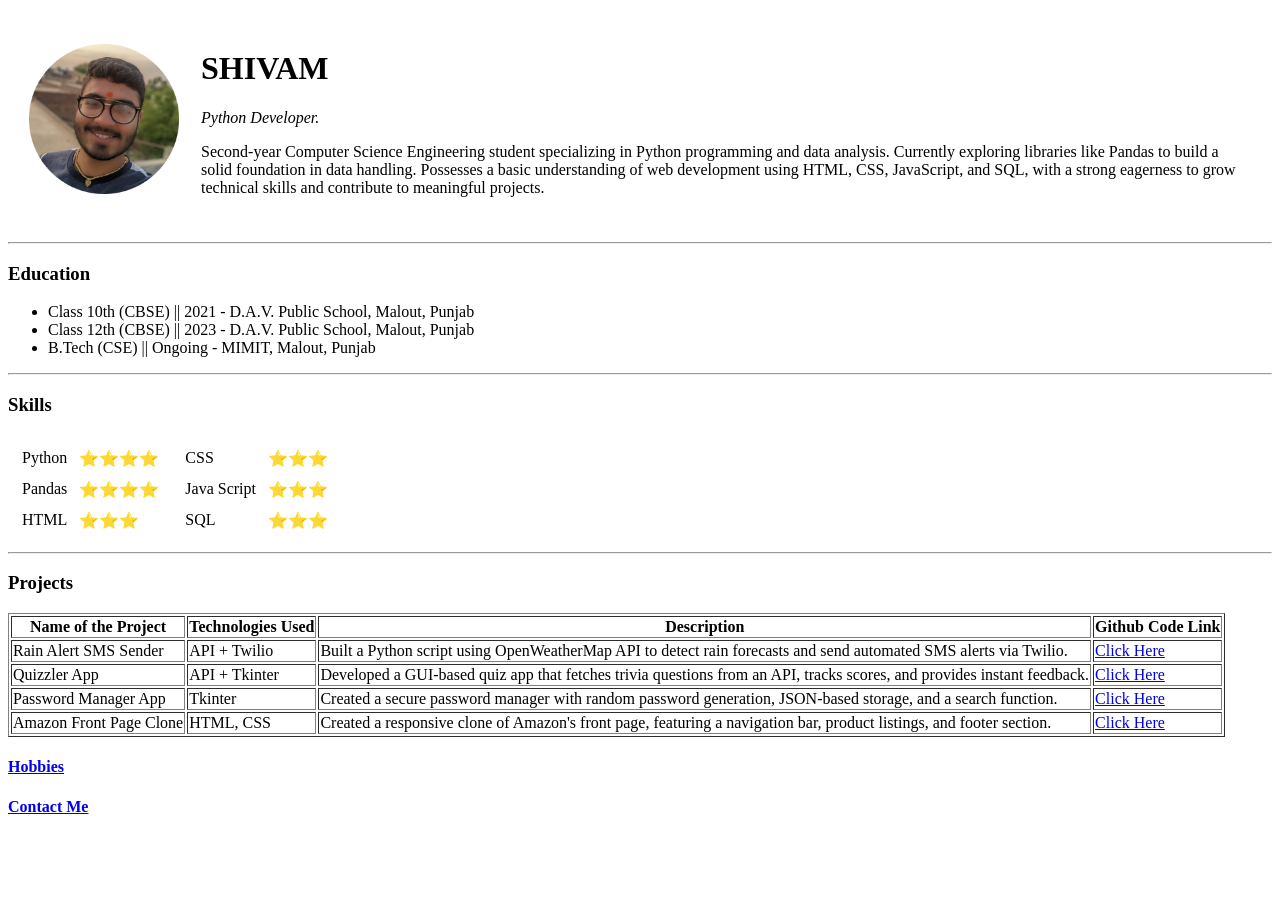
==== index.html @ 4a694231 "added initial cv files" ====
<!DOCTYPE html>
<html lang="en">
<head>
    <meta charset="UTF-8">
    <meta name="viewport" content="width=device-width, initial-scale=1.0">
    <title>Shivam's Personal Site</title>
</head>
<body>
    <table cellspacing="20">
        <tr>
            <td><img src="s-fotor-20250228172035.png" alt="Image" width="150"></td>
            <td>
                <h1>SHIVAM</h1>
                <p><em>Python Developer.</em></p>
                <p>Second-year Computer Science Engineering student specializing in Python programming and data analysis. Currently exploring libraries like Pandas to build a solid foundation in data handling. Possesses a basic understanding of web development using HTML, CSS, JavaScript, and SQL, with a strong eagerness to grow technical skills and contribute to meaningful projects.</p>
            </td>
        </tr>
    </table>
    <hr>
    <h3>Education</h3>
    <ul>
        <li>Class 10th (CBSE) || 2021 - D.A.V. Public School, Malout, Punjab</li>
        <li>Class 12th (CBSE) || 2023 - D.A.V. Public School, Malout, Punjab</li>
        <li>B.Tech (CSE) || Ongoing - MIMIT, Malout, Punjab</li>
    </ul>
    <hr>
    <h3>Skills</h3>
    <table>
        <tr>
            <td>
                <table cellspacing="10">
                    <tr>
                        <td>Python</td>
                        <td>⭐⭐⭐⭐</td>
                    </tr>
                    <tr>
                        <td>Pandas</td>
                        <td>⭐⭐⭐⭐</td>
                    </tr>
                    <tr>
                        <td>HTML</td>
                        <td>⭐⭐⭐</td>
                    </tr>
                </table>
            </td>
            <td>
                <table cellspacing="10">
                    <tr>
                        <td>CSS</td>
                        <td>⭐⭐⭐</td>
                    </tr>
                     <tr>
                        <td>Java Script</td>
                        <td>⭐⭐⭐</td>
                    </tr>
                    <tr>
                        <td>SQL</td>
                        <td>⭐⭐⭐</td>
                    </tr>
                </table>
            </td>
        </tr>
    </table>
    <hr>
    <h3>Projects</h3>
    <table border="1">
        <thead>
            <tr>
                <th>Name of the Project</th>
                <th>Technologies Used</th>
                <th>Description</th>
                <th>Github Code Link</th>
            </tr>
        </thead>
        <tbody>
            <tr>
                <td>Rain Alert SMS Sender</td>
                <td>API + Twilio</td>
                <td>Built a Python script using OpenWeatherMap API to detect rain forecasts and send automated SMS alerts via Twilio.</td>
                <td><a href="https://github.com/shivam-1403/Programming-in-Python/blob/main/037.Rain_Alert/main.py">Click Here</a></td>
            </tr>
            <tr>
                <td>Quizzler App</td>
                <td>API + Tkinter</td>
                <td>Developed a GUI-based quiz app that fetches trivia questions from an API, tracks scores, and provides instant feedback.</td>
                <td><a href="https://github.com/shivam-1403/Programming-in-Python/tree/main/036.Quizzler_App">Click Here</a></td>
            </tr>
            <tr>
                <td>Password Manager App</td>
                <td>Tkinter</td>
                <td>Created a secure password manager with random password generation, JSON-based storage, and a search function.</td>
                <td><a href="https://github.com/shivam-1403/Programming-in-Python/tree/main/032.Password_Manager_App">Click Here</a></td>
            </tr>
            <tr>
                <td>Amazon Front Page Clone</td>
                <td>HTML, CSS</td>
                <td>Created a responsive clone of Amazon's front page, featuring a navigation bar, product listings, and footer section.</td>
                <td><a href="https://github.com/shivam-1403/Web-Development/tree/main/Amazon_Clone">Click Here</a></td>
            </tr>
        </tbody>
    </table>
    <h4><a href="hobbies.html">Hobbies</a></h4>
    <h4><a href="contact.html">Contact Me</a></h4>
</html>
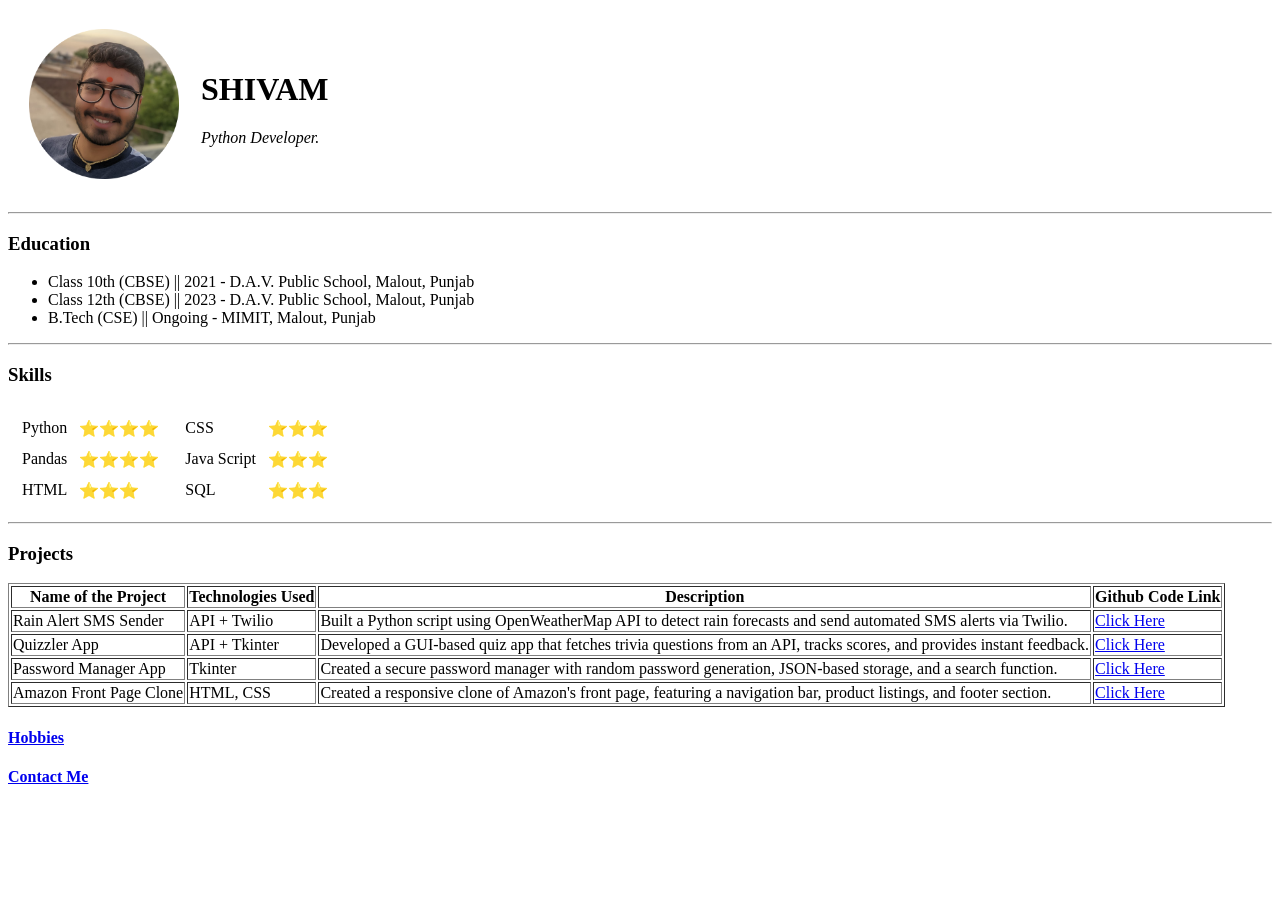
==== commit e16a70ba: "Update index.html" ====
--- a/index.html
+++ b/index.html
@@ -12,7 +12,6 @@
             <td>
                 <h1>SHIVAM</h1>
                 <p><em>Python Developer.</em></p>
-                <p>Second-year Computer Science Engineering student specializing in Python programming and data analysis. Currently exploring libraries like Pandas to build a solid foundation in data handling. Possesses a basic understanding of web development using HTML, CSS, JavaScript, and SQL, with a strong eagerness to grow technical skills and contribute to meaningful projects.</p>
             </td>
         </tr>
     </table>
@@ -101,4 +100,4 @@
     </table>
     <h4><a href="hobbies.html">Hobbies</a></h4>
     <h4><a href="contact.html">Contact Me</a></h4>
-</html>+</html>
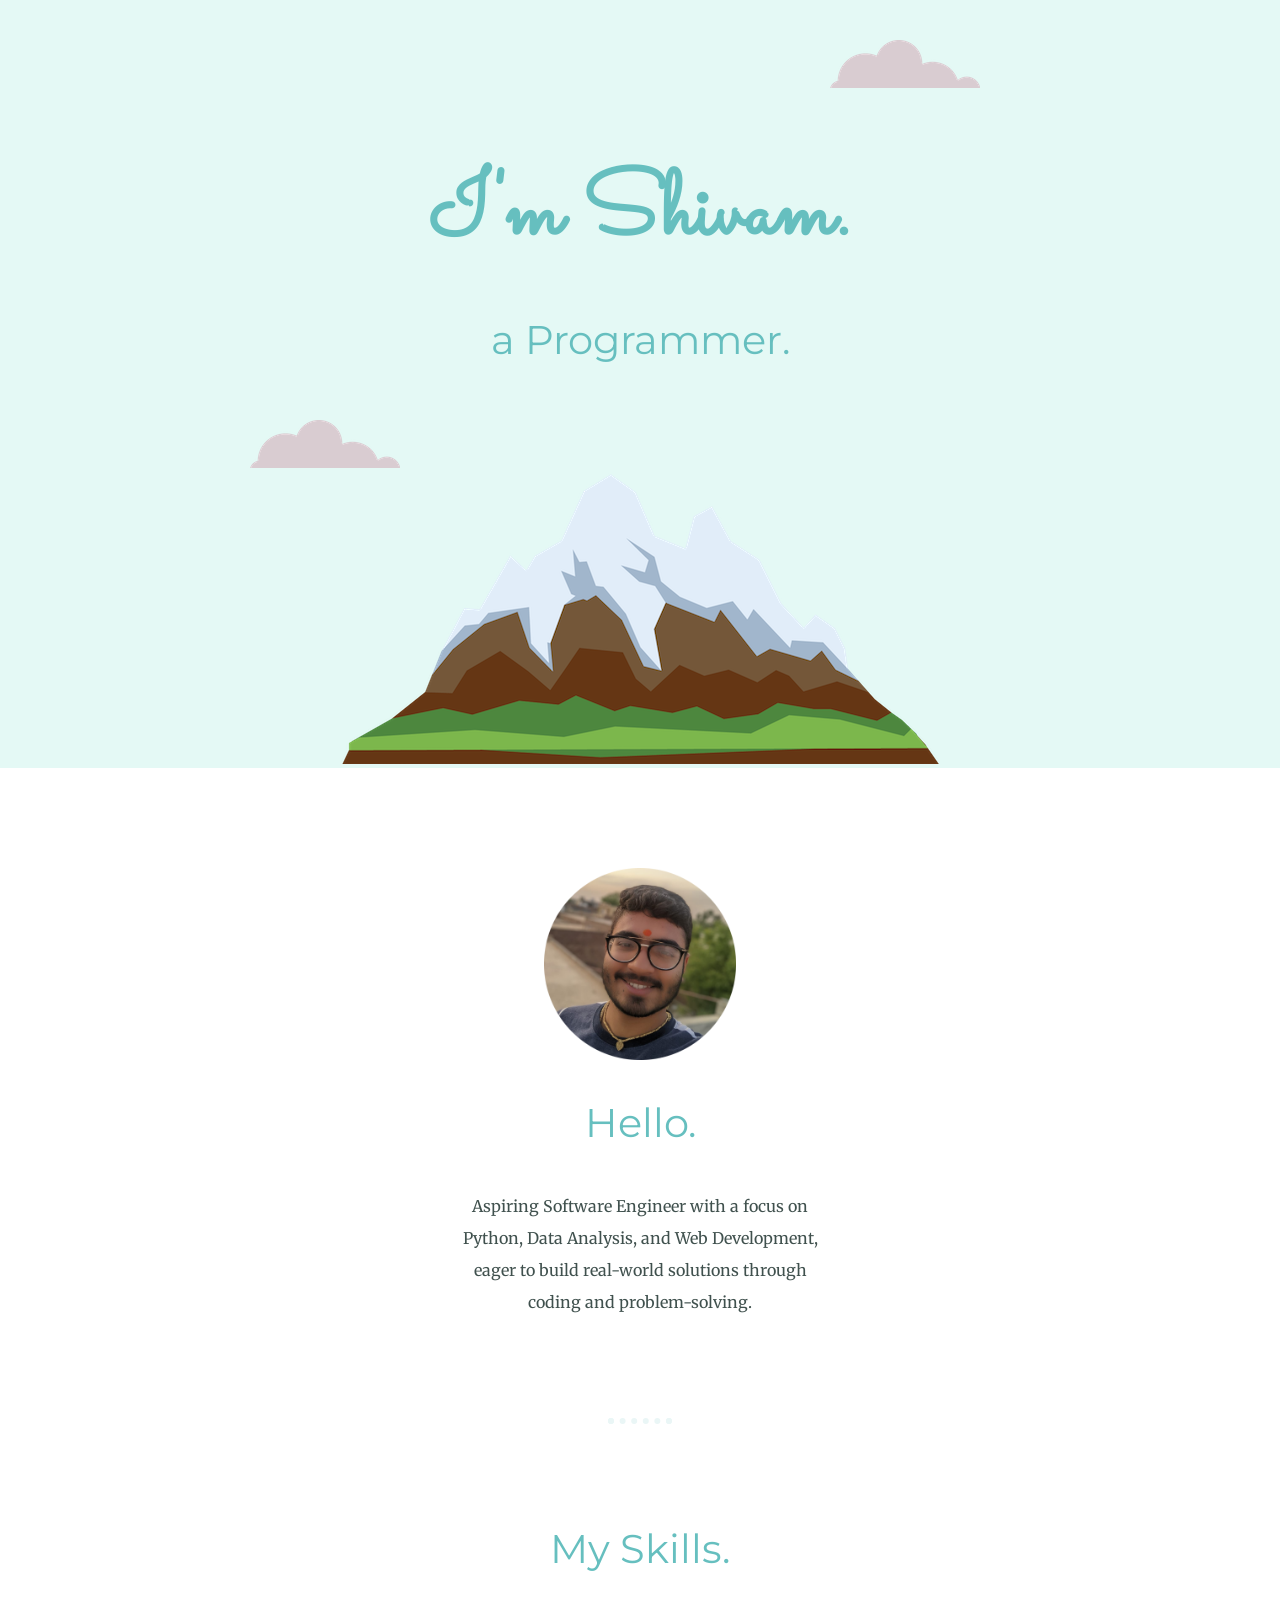
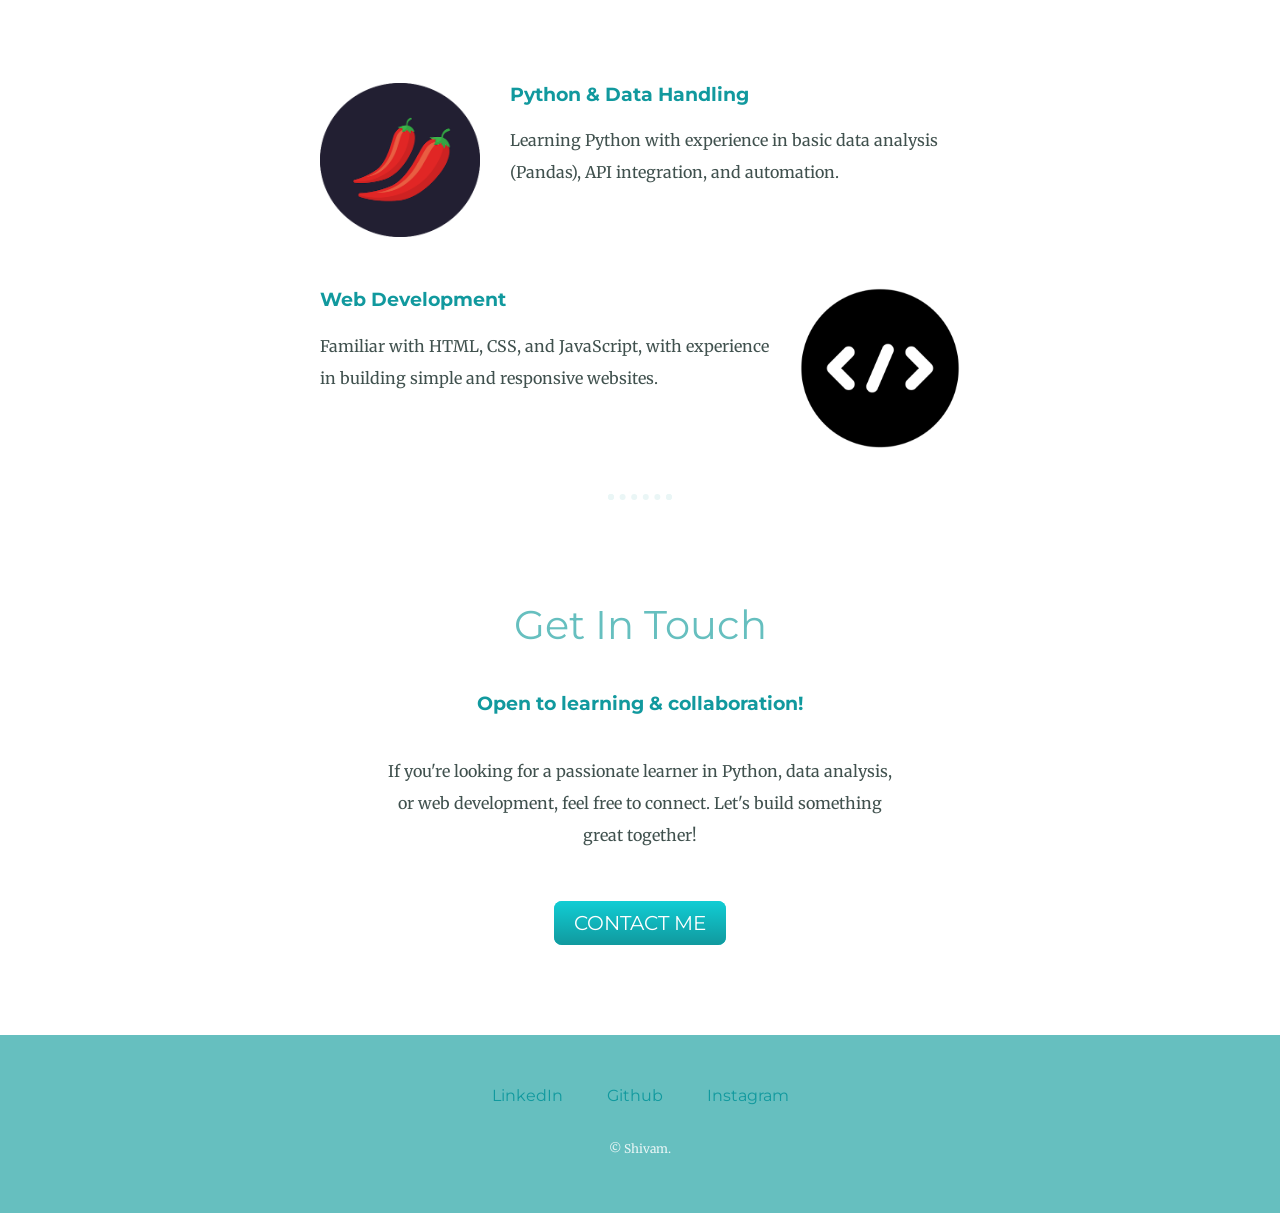
==== commit 5467edfc: "adding initial files" ====
--- a/index.html
+++ b/index.html
@@ -3,101 +3,52 @@
 <head>
     <meta charset="UTF-8">
     <meta name="viewport" content="width=device-width, initial-scale=1.0">
-    <title>Shivam's Personal Site</title>
+    <title>Shivam</title>
+    <link href="https://fonts.googleapis.com/css2?family=Merriweather:ital,opsz,wght@0,18..144,300..900;1,18..144,300..900&family=Montserrat:ital,wght@0,100..900;1,100..900&family=Sacramento&display=swap" rel="stylesheet">
+    <link rel="stylesheet" href="style.css">
+    <link rel="icon" href="favicon.ico">
 </head>
 <body>
-    <table cellspacing="20">
-        <tr>
-            <td><img src="s-fotor-20250228172035.png" alt="Image" width="150"></td>
-            <td>
-                <h1>SHIVAM</h1>
-                <p><em>Python Developer.</em></p>
-            </td>
-        </tr>
-    </table>
-    <hr>
-    <h3>Education</h3>
-    <ul>
-        <li>Class 10th (CBSE) || 2021 - D.A.V. Public School, Malout, Punjab</li>
-        <li>Class 12th (CBSE) || 2023 - D.A.V. Public School, Malout, Punjab</li>
-        <li>B.Tech (CSE) || Ongoing - MIMIT, Malout, Punjab</li>
-    </ul>
-    <hr>
-    <h3>Skills</h3>
-    <table>
-        <tr>
-            <td>
-                <table cellspacing="10">
-                    <tr>
-                        <td>Python</td>
-                        <td>⭐⭐⭐⭐</td>
-                    </tr>
-                    <tr>
-                        <td>Pandas</td>
-                        <td>⭐⭐⭐⭐</td>
-                    </tr>
-                    <tr>
-                        <td>HTML</td>
-                        <td>⭐⭐⭐</td>
-                    </tr>
-                </table>
-            </td>
-            <td>
-                <table cellspacing="10">
-                    <tr>
-                        <td>CSS</td>
-                        <td>⭐⭐⭐</td>
-                    </tr>
-                     <tr>
-                        <td>Java Script</td>
-                        <td>⭐⭐⭐</td>
-                    </tr>
-                    <tr>
-                        <td>SQL</td>
-                        <td>⭐⭐⭐</td>
-                    </tr>
-                </table>
-            </td>
-        </tr>
-    </table>
-    <hr>
-    <h3>Projects</h3>
-    <table border="1">
-        <thead>
-            <tr>
-                <th>Name of the Project</th>
-                <th>Technologies Used</th>
-                <th>Description</th>
-                <th>Github Code Link</th>
-            </tr>
-        </thead>
-        <tbody>
-            <tr>
-                <td>Rain Alert SMS Sender</td>
-                <td>API + Twilio</td>
-                <td>Built a Python script using OpenWeatherMap API to detect rain forecasts and send automated SMS alerts via Twilio.</td>
-                <td><a href="https://github.com/shivam-1403/Programming-in-Python/blob/main/037.Rain_Alert/main.py">Click Here</a></td>
-            </tr>
-            <tr>
-                <td>Quizzler App</td>
-                <td>API + Tkinter</td>
-                <td>Developed a GUI-based quiz app that fetches trivia questions from an API, tracks scores, and provides instant feedback.</td>
-                <td><a href="https://github.com/shivam-1403/Programming-in-Python/tree/main/036.Quizzler_App">Click Here</a></td>
-            </tr>
-            <tr>
-                <td>Password Manager App</td>
-                <td>Tkinter</td>
-                <td>Created a secure password manager with random password generation, JSON-based storage, and a search function.</td>
-                <td><a href="https://github.com/shivam-1403/Programming-in-Python/tree/main/032.Password_Manager_App">Click Here</a></td>
-            </tr>
-            <tr>
-                <td>Amazon Front Page Clone</td>
-                <td>HTML, CSS</td>
-                <td>Created a responsive clone of Amazon's front page, featuring a navigation bar, product listings, and footer section.</td>
-                <td><a href="https://github.com/shivam-1403/Web-Development/tree/main/Amazon_Clone">Click Here</a></td>
-            </tr>
-        </tbody>
-    </table>
-    <h4><a href="hobbies.html">Hobbies</a></h4>
-    <h4><a href="contact.html">Contact Me</a></h4>
-</html>
+    <div class="top-container">
+        <img class="upper-cloud" src="img/cloud.png" alt="cloud-img">
+        <h1>I'm Shivam.</h1>
+        <h2>a Programmer.</h2>
+        <img class="bottom-cloud" src="img/cloud.png" alt="cloud-img">
+        <img src="img/mountain.png" alt="mountain-img">
+    </div>
+    <div class="middle-container">
+        <div class="profile">
+          <img class="profile-img" src="s-fotor-20250228172035.png" alt="profile_picture">
+          <h2>Hello.</h2>
+          <p class="bio">Aspiring Software Engineer with a focus on Python, Data Analysis, and Web Development, eager to build real-world solutions through coding and problem-solving.</p>
+        </div>
+        <hr>
+        <div class="skills">
+          <h2>My Skills.</h2>
+          <div class="skill-row">
+            <img class="chillies-img" src="img/chillies.png" alt="chillies-image">
+            <h3>Python & Data Handling</h3>
+            <p> Learning Python with experience in basic data analysis (Pandas), API integration, and automation.</p>
+          </div>
+          <div class="skill-row">
+            <img class="codes-img" src="img/codes.png" alt="codes-image">
+            <h3>Web Development</h3>
+            <p>Familiar with HTML, CSS, and JavaScript, with experience in building simple and responsive websites.</p>
+          </div>
+        </div>
+        <hr>
+        <div class="contact-me">
+          <h2>Get In Touch</h2>
+          <h3>Open to learning & collaboration!</h3>
+          <p class="contact-message">If you're looking for a passionate learner in Python, data analysis, or web development, feel free to connect. Let's build something great together!</p>
+          <a class="btn" href="mailto:thakralshivam21@gmail.com">CONTACT ME</a>
+        </div>
+      </div>
+      <div class="bottom-container">
+        <a class="footer-link" href="https://www.linkedin.com/in/shivam-thakral-b4694920a/">LinkedIn</a>
+        <a class="footer-link" href="https://github.com/shivam-1403">Github</a>
+        <a class="footer-link" href="https://www.instagram.com/harivanshi.shivam_/">Instagram</a>
+        <p class="copyright">© Shivam.</p>
+      </div>
+</body>
+</html>
--- a/style.css
+++ b/style.css
@@ -0,0 +1,140 @@
+body{
+    color: #40514e;
+    margin: 0px;
+    text-align: center;
+    font-family: "Merriweather", serif;
+}
+
+h1{
+    color: #66bfbf;
+    font-size: 5.625rem;
+    margin: 50px auto 0 auto;
+    font-family: "Sacramento", cursive;
+}
+
+h2{
+    color: #66bfbf;
+    font-size: 2.5rem;
+    font-family: "Montserrat", sans-serif;
+    font-weight: normal;
+    padding-bottom: 10px;
+}
+
+h3{
+    color: #11999e;
+    font-family: "Montserrat", sans-serif;
+}
+
+p{
+    line-height: 2;
+}
+
+hr{
+    border: dotted #eaf6f6 6px;
+    border-bottom: none;
+    width: 4%;
+    margin: 100px auto;
+}
+
+a{
+    color: #11999e;
+    font-family: "Montserrat", sans-serif;
+    margin: 10px 20px;
+    text-decoration: none;
+}
+
+a:hover{
+    color: #eaf6f6;
+}
+
+.top-container{
+    background-color: #e4f9f5;
+    position: relative;
+    padding-top: 100px;
+}
+
+.middle-container{
+    margin: 100px 0;
+}
+
+.bottom-container{
+    background-color: #66bfbf;
+    padding: 50px 0 20px;
+}
+
+.upper-cloud{
+    position: absolute;
+    right: 300px;
+    top: 40px;
+}
+
+.bottom-cloud{
+    position: absolute;
+    left: 250px;
+    bottom: 300px;
+}
+
+.profile-img{
+    width: 15%;
+}
+
+.chillies-img{
+    width: 25%;
+    float: left;
+    margin-right: 30px;
+}
+
+.codes-img{
+    width: 25%;
+    float: right;
+    margin-left: 30px;
+}
+
+.skill-row{
+    width: 50%;
+    margin : 100px auto;
+    text-align: left;
+}
+
+.bio{
+    width: 30%;
+    margin: auto;
+}
+
+.contact-message{
+    width: 40%;
+    margin: 40px auto 60px;
+}
+
+.btn {
+    background: #11cdd4;
+    background-image: -webkit-linear-gradient(top, #11cdd4, #11999e);
+    background-image: -moz-linear-gradient(top, #11cdd4, #11999e);
+    background-image: -ms-linear-gradient(top, #11cdd4, #11999e);
+    background-image: -o-linear-gradient(top, #11cdd4, #11999e);
+    background-image: linear-gradient(to bottom, #11cdd4, #11999e);
+    -webkit-border-radius: 8;
+    -moz-border-radius: 8;
+    border-radius: 8px;
+    font-family: "Montserrat", sans-serif;
+    color: #ffffff;
+    font-size: 20px;
+    padding: 10px 20px 10px 20px;
+    text-decoration: none;
+  }
+  
+  .btn:hover {
+    background: #30e3cb;
+    background-image: -webkit-linear-gradient(top, #30e3cb, #2bc4ad);
+    background-image: -moz-linear-gradient(top, #30e3cb, #2bc4ad);
+    background-image: -ms-linear-gradient(top, #30e3cb, #2bc4ad);
+    background-image: -o-linear-gradient(top, #30e3cb, #2bc4ad);
+    background-image: linear-gradient(to bottom, #30e3cb, #2bc4ad);
+    text-decoration: none;
+  }
+
+  .copyright{
+    color: #eaf6f6;
+    font-size: 0.75rem;
+    padding: 20px 0;
+  }
